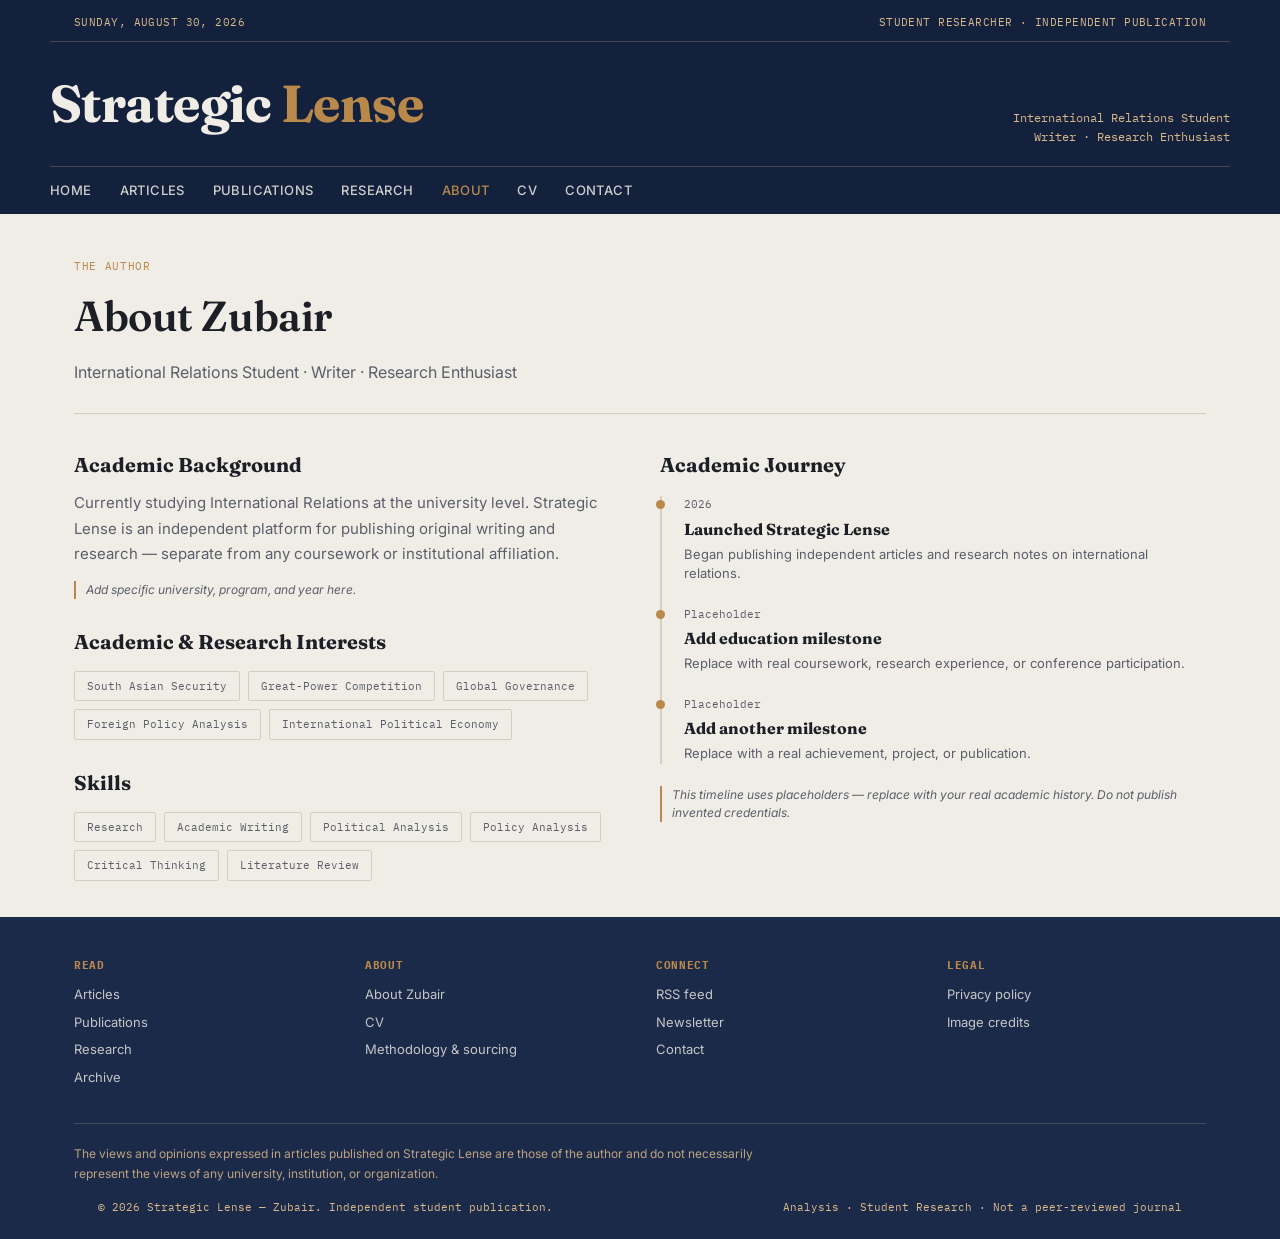
==== about.html @ 9d13165b "Add files via upload" ====
<!DOCTYPE html>
<html lang="en"><head><title>About — Strategic Lense</title><meta charset="UTF-8">
<meta name="viewport" content="width=device-width, initial-scale=1.0">
<link rel="preconnect" href="https://fonts.googleapis.com">
<link href="https://fonts.googleapis.com/css2?family=Fraunces:opsz,wght@9..144,400;9..144,500;9..144,600;9..144,700&family=Inter:wght@400;500;600;700&family=IBM+Plex+Mono:wght@400;500&display=swap" rel="stylesheet">
<link rel="stylesheet" href="style.css">
</head>
<body>
<header class="masthead">
  <div class="wrap masthead-top">
    <span id="dateline">SUNDAY, AUGUST 30, 2026</span>
    <span>STUDENT RESEARCHER · INDEPENDENT PUBLICATION</span>
  </div>
  <div class="wrap masthead-main">
    <div class="brand"><a href="index.html" style="color:inherit">Strategic <span>Lense</span></a></div>
    <div class="tagline">International Relations Student<br>Writer · Research Enthusiast</div>
  </div>
  <nav class="wrap primary">
    <a href="index.html">Home</a>
    <a href="articles.html">Articles</a>
    <a href="publications.html">Publications</a>
    <a href="research.html">Research</a>
    <a href="about.html" style="color:var(--gold);opacity:1">About</a>
    <a href="cv.html">CV</a>
    <a href="contact.html">Contact</a>
  </nav>
</header>
<main class="wrap">
  <div class="page-head">
    <div class="eyebrow">The Author</div>
    <h1>About Zubair</h1>
    <p class="lead">International Relations Student · Writer · Research Enthusiast</p>
  </div>

  <div class="about-grid">
    <div>
      <h3 style="font-family:'Fraunces',serif;font-size:20px;margin-bottom:10px;">Academic Background</h3>
      <p style="color:var(--text-soft);font-size:15px;line-height:1.7;">Currently studying International Relations at the university level. Strategic Lense is an independent platform for publishing original writing and research — separate from any coursework or institutional affiliation.</p>
      <p class="placeholder-note">Add specific university, program, and year here.</p>

      <h3 style="font-family:'Fraunces',serif;font-size:20px;margin:28px 0 10px;">Academic &amp; Research Interests</h3>
      <div class="skills-list">
        <span class="skill-pill">South Asian Security</span>
        <span class="skill-pill">Great-Power Competition</span>
        <span class="skill-pill">Global Governance</span>
        <span class="skill-pill">Foreign Policy Analysis</span>
        <span class="skill-pill">International Political Economy</span>
      </div>

      <h3 style="font-family:'Fraunces',serif;font-size:20px;margin:28px 0 10px;">Skills</h3>
      <div class="skills-list">
        <span class="skill-pill">Research</span>
        <span class="skill-pill">Academic Writing</span>
        <span class="skill-pill">Political Analysis</span>
        <span class="skill-pill">Policy Analysis</span>
        <span class="skill-pill">Critical Thinking</span>
        <span class="skill-pill">Literature Review</span>
      </div>
    </div>

    <div>
      <h3 style="font-family:'Fraunces',serif;font-size:20px;margin-bottom:10px;">Academic Journey</h3>
      <div class="timeline">
        <div class="timeline-item">
          <div class="t-date">2026</div>
          <h4>Launched Strategic Lense</h4>
          <p style="font-size:13px;color:var(--text-soft);">Began publishing independent articles and research notes on international relations.</p>
        </div>
        <div class="timeline-item">
          <div class="t-date">Placeholder</div>
          <h4>Add education milestone</h4>
          <p style="font-size:13px;color:var(--text-soft);">Replace with real coursework, research experience, or conference participation.</p>
        </div>
        <div class="timeline-item">
          <div class="t-date">Placeholder</div>
          <h4>Add another milestone</h4>
          <p style="font-size:13px;color:var(--text-soft);">Replace with a real achievement, project, or publication.</p>
        </div>
      </div>
      <p class="placeholder-note">This timeline uses placeholders — replace with your real academic history. Do not publish invented credentials.</p>
    </div>
  </div>
</main>
<footer>
  <div class="wrap">
    <div class="footer-grid">
      <div>
        <h5>Read</h5>
        <a href="articles.html">Articles</a>
        <a href="publications.html">Publications</a>
        <a href="research.html">Research</a>
        <a href="articles.html">Archive</a>
      </div>
      <div>
        <h5>About</h5>
        <a href="about.html">About Zubair</a>
        <a href="cv.html">CV</a>
        <a href="about.html">Methodology &amp; sourcing</a>
      </div>
      <div>
        <h5>Connect</h5>
        <a href="#">RSS feed</a>
        <a href="contact.html">Newsletter</a>
        <a href="contact.html">Contact</a>
      </div>
      <div>
        <h5>Legal</h5>
        <a href="#">Privacy policy</a>
        <a href="#">Image credits</a>
      </div>
    </div>
    <p style="font-size:12px;color:var(--gold-soft);opacity:.85;max-width:720px;margin-bottom:16px;line-height:1.6;">
      The views and opinions expressed in articles published on Strategic Lense are those of the author and do not necessarily represent the views of any university, institution, or organization.
    </p>
    <div class="wrap footer-bottom">
      <span>© 2026 Strategic Lense — Zubair. Independent student publication.</span>
      <span>Analysis · Student Research · Not a peer-reviewed journal</span>
    </div>
  </div>
</footer>
</body></html>
---- style.css ----
:root{
    --ink:#14213D;
    --ink-2:#1C2A4A;
    --paper:#EFEDE6;
    --paper-2:#E4E0D4;
    --text:#1C1F26;
    --text-soft:#5B5F6B;
    --gold:#B8894B;
    --gold-soft:#D8B98A;
    --red:#9B2C2C;
    --line:#D3CFC2;
  }
  *{margin:0;padding:0;box-sizing:border-box;}
  body{
    background:var(--paper);
    color:var(--text);
    font-family:'Inter',sans-serif;
    line-height:1.5;
  }
  a{color:inherit;text-decoration:none;}
  .wrap{max-width:1180px;margin:0 auto;padding:0 24px;}

  /* Masthead */
  header.masthead{
    background:var(--ink);
    color:var(--paper);
    padding:14px 0 0;
  }
  .masthead-top{
    display:flex;justify-content:space-between;align-items:center;
    padding-bottom:10px;
    font-family:'IBM Plex Mono',monospace;
    font-size:11px;
    letter-spacing:.04em;
    color:var(--gold-soft);
    border-bottom:1px solid rgba(216,185,138,.25);
  }
  .masthead-main{
    display:flex;justify-content:space-between;align-items:baseline;
    padding:22px 0 20px;
  }
  .brand{
    font-family:'Fraunces',serif;
    font-weight:700;
    font-size:clamp(32px,5vw,52px);
    letter-spacing:-0.01em;
  }
  .brand span{color:var(--gold);}
  .tagline{
    font-family:'IBM Plex Mono',monospace;
    font-size:12px;
    color:var(--gold-soft);
    text-align:right;
    line-height:1.6;
  }
  nav.primary{
    display:flex;gap:28px;
    padding:14px 0;
    border-top:1px solid rgba(216,185,138,.25);
    font-size:13px;
    font-weight:500;
    letter-spacing:.03em;
    text-transform:uppercase;
    overflow-x:auto;
  }
  nav.primary a{white-space:nowrap;opacity:.85;transition:opacity .15s;}
  nav.primary a:hover{opacity:1;color:var(--gold);}

  /* Dispatch ticker */
  .ticker-band{
    background:var(--ink-2);
    color:var(--paper);
    overflow:hidden;
    white-space:nowrap;
    border-top:1px solid rgba(216,185,138,.2);
    border-bottom:2px solid var(--gold);
  }
  .ticker-inner{
    display:inline-block;
    padding:9px 0;
    font-family:'IBM Plex Mono',monospace;
    font-size:12px;
    animation:scroll 38s linear infinite;
  }
  .ticker-inner span.loc{color:var(--gold);font-weight:600;}
  .ticker-item{margin-right:48px;}
  @keyframes scroll{
    0%{transform:translateX(0);}
    100%{transform:translateX(-50%);}
  }

  /* Hero */
  .hero{
    padding:48px 0 40px;
    border-bottom:1px solid var(--line);
    display:grid;
    grid-template-columns:1.4fr 1fr;
    gap:48px;
  }
  .region-tag{
    display:inline-flex;align-items:center;gap:6px;
    font-family:'IBM Plex Mono',monospace;
    font-size:11px;font-weight:500;
    letter-spacing:.06em;text-transform:uppercase;
    color:var(--red);
    margin-bottom:14px;
  }
  .region-tag::before{content:"";width:6px;height:6px;background:var(--red);border-radius:50%;display:inline-block;}
  .hero h1{
    font-family:'Fraunces',serif;
    font-size:clamp(30px,4vw,46px);
    font-weight:600;
    line-height:1.08;
    letter-spacing:-0.01em;
    margin-bottom:16px;
  }
  .hero .dek{
    font-size:17px;
    color:var(--text-soft);
    line-height:1.6;
    margin-bottom:20px;
  }
  .byline{
    font-family:'IBM Plex Mono',monospace;
    font-size:12px;
    color:var(--text-soft);
    display:flex;gap:14px;align-items:center;
  }
  .byline .dot{width:3px;height:3px;background:var(--text-soft);border-radius:50%;}
  .hero-secondary{display:flex;flex-direction:column;gap:0;}
  .hero-secondary .article-mini{
    padding:18px 0;
    border-bottom:1px solid var(--line);
  }
  .hero-secondary .article-mini:first-child{padding-top:0;}
  .article-mini h3{
    font-family:'Fraunces',serif;
    font-size:18px;font-weight:600;
    line-height:1.3;
    margin:8px 0 6px;
  }

  /* Section header */
  .section-head{
    display:flex;align-items:baseline;justify-content:space-between;
    padding:36px 0 18px;
    border-bottom:2px solid var(--ink);
    margin-bottom:24px;
  }
  .section-head h2{
    font-family:'Fraunces',serif;
    font-size:22px;font-weight:600;
  }
  .section-head .view-all{
    font-family:'IBM Plex Mono',monospace;
    font-size:11px;color:var(--gold);text-transform:uppercase;letter-spacing:.05em;
  }

  /* Grid */
  .grid{
    display:grid;
    grid-template-columns:repeat(3,1fr);
    gap:32px;
    padding-bottom:8px;
  }
  .card h3{
    font-family:'Fraunces',serif;
    font-size:19px;font-weight:600;line-height:1.28;
    margin:10px 0 8px;
  }
  .card p{font-size:14px;color:var(--text-soft);line-height:1.55;margin-bottom:10px;}
  .card .byline{font-size:11px;}

  section.regions{padding-bottom:20px;}

  /* Author strip */
  .author-strip{
    margin-top:50px;
    background:var(--ink);
    color:var(--paper);
    padding:36px 0;
  }
  .author-strip .wrap{display:flex;gap:24px;align-items:center;}
  .avatar{
    width:64px;height:64px;border-radius:50%;
    background:linear-gradient(135deg,var(--gold),var(--gold-soft));
    flex-shrink:0;
  }
  .author-strip h4{font-family:'Fraunces',serif;font-size:20px;margin-bottom:6px;}
  .author-strip p{font-size:13px;color:var(--gold-soft);line-height:1.6;max-width:560px;}

  footer{
    background:var(--ink-2);
    color:var(--paper);
    padding:40px 0 24px;
    margin-top:0;
  }
  .footer-grid{
    display:grid;grid-template-columns:repeat(4,1fr);gap:32px;
    padding-bottom:28px;border-bottom:1px solid rgba(216,185,138,.2);
    margin-bottom:20px;
  }
  .footer-grid h5{
    font-family:'IBM Plex Mono',monospace;
    font-size:11px;text-transform:uppercase;letter-spacing:.06em;
    color:var(--gold);margin-bottom:12px;
  }
  .footer-grid a{display:block;font-size:13px;color:var(--paper);opacity:.8;margin-bottom:8px;}
  .footer-bottom{
    display:flex;justify-content:space-between;
    font-family:'IBM Plex Mono',monospace;font-size:11px;color:var(--gold-soft);
  }

  @media(max-width:820px){
    .hero{grid-template-columns:1fr;}
    .grid{grid-template-columns:1fr;}
    .footer-grid{grid-template-columns:1fr 1fr;}
    .masthead-main{flex-direction:column;align-items:flex-start;gap:8px;}
    .tagline{text-align:left;}
  }

/* ---- Shared page header (non-home pages) ---- */
.page-head{padding:44px 0 28px;border-bottom:1px solid var(--line);}
.page-head .eyebrow{
  font-family:'IBM Plex Mono',monospace;font-size:11px;color:var(--gold);
  text-transform:uppercase;letter-spacing:.06em;margin-bottom:10px;
}
.page-head h1{
  font-family:'Fraunces',serif;font-size:clamp(28px,4vw,42px);font-weight:600;
  letter-spacing:-0.01em;margin-bottom:12px;
}
.page-head p.lead{font-size:16px;color:var(--text-soft);max-width:640px;line-height:1.6;}

/* ---- Filters bar ---- */
.filters{
  display:flex;gap:12px;flex-wrap:wrap;align-items:center;
  padding:22px 0;border-bottom:1px solid var(--line);margin-bottom:28px;
}
.filters input[type="text"]{
  flex:1;min-width:180px;padding:10px 14px;border:1px solid var(--line);
  background:#fff;font-family:'Inter',sans-serif;font-size:14px;border-radius:2px;
}
.filters select{
  padding:10px 12px;border:1px solid var(--line);background:#fff;
  font-family:'Inter',sans-serif;font-size:13px;border-radius:2px;color:var(--text);
}
.filters button{
  padding:10px 16px;background:var(--ink);color:var(--paper);border:none;
  font-family:'IBM Plex Mono',monospace;font-size:12px;text-transform:uppercase;
  letter-spacing:.04em;cursor:pointer;border-radius:2px;
}

/* ---- List rows (articles index) ---- */
.article-row{
  display:grid;grid-template-columns:100px 1fr;gap:20px;
  padding:22px 0;border-bottom:1px solid var(--line);
}
.article-row .date-col{
  font-family:'IBM Plex Mono',monospace;font-size:12px;color:var(--text-soft);padding-top:4px;
}
.article-row h3{font-family:'Fraunces',serif;font-size:20px;font-weight:600;margin:6px 0 8px;line-height:1.3;}
.article-row p{font-size:14px;color:var(--text-soft);margin-bottom:8px;}
.pagination{display:flex;gap:10px;justify-content:center;padding:32px 0;font-family:'IBM Plex Mono',monospace;font-size:13px;}
.pagination a{padding:6px 12px;border:1px solid var(--line);border-radius:2px;}
.pagination a.active{background:var(--ink);color:var(--paper);border-color:var(--ink);}

/* ---- Article body (single article page) ---- */
.article-page{padding:44px 0 60px;}
.article-meta-top{max-width:760px;margin:0 auto 32px;}
.article-meta-top .region-tag{margin-bottom:14px;}
.article-meta-top h1{font-family:'Fraunces',serif;font-size:clamp(30px,4.5vw,46px);font-weight:600;line-height:1.12;margin-bottom:14px;}
.article-meta-top .dek{font-size:18px;color:var(--text-soft);line-height:1.6;margin-bottom:18px;}
.article-body{max-width:680px;margin:0 auto;font-size:17px;line-height:1.75;}
.article-body h2{font-family:'Fraunces',serif;font-size:26px;font-weight:600;margin:36px 0 14px;}
.article-body h3{font-family:'Fraunces',serif;font-size:20px;font-weight:600;margin:28px 0 12px;}
.article-body p{margin-bottom:20px;color:var(--text);}
.article-body blockquote{
  border-left:3px solid var(--gold);padding:4px 0 4px 20px;margin:28px 0;
  font-family:'Fraunces',serif;font-style:italic;font-size:19px;color:var(--ink);
}
.article-body ul,.article-body ol{margin:0 0 20px 22px;}
.article-body li{margin-bottom:8px;}
.article-body .caption{font-size:13px;color:var(--text-soft);font-family:'IBM Plex Mono',monospace;margin-top:-10px;margin-bottom:20px;}
.sources-box{max-width:680px;margin:44px auto 0;padding:24px;background:var(--paper-2);border-radius:2px;}
.sources-box h4{font-family:'IBM Plex Mono',monospace;font-size:12px;text-transform:uppercase;letter-spacing:.05em;color:var(--text-soft);margin-bottom:12px;}
.sources-box ol{margin-left:18px;font-size:13px;color:var(--text-soft);line-height:1.8;}
.share-row{max-width:680px;margin:28px auto 0;display:flex;gap:10px;align-items:center;font-family:'IBM Plex Mono',monospace;font-size:12px;}
.share-row a{padding:7px 12px;border:1px solid var(--line);border-radius:2px;color:var(--text-soft);}
.citation-box{
  max-width:680px;margin:24px auto 0;padding:16px 20px;border:1px dashed var(--gold);
  font-family:'IBM Plex Mono',monospace;font-size:12px;color:var(--text-soft);display:flex;justify-content:space-between;gap:12px;align-items:center;
}
.citation-box button{background:none;border:1px solid var(--gold);color:var(--gold);padding:6px 10px;border-radius:2px;font-family:inherit;cursor:pointer;font-size:11px;}

/* ---- Publications ---- */
.pub-card{
  border:1px solid var(--line);padding:24px;background:#fff;
  display:flex;flex-direction:column;gap:10px;
}
.pub-type{font-family:'IBM Plex Mono',monospace;font-size:11px;color:var(--red);text-transform:uppercase;letter-spacing:.05em;}
.pub-card h3{font-family:'Fraunces',serif;font-size:19px;font-weight:600;}
.pub-card .abstract{font-size:13px;color:var(--text-soft);line-height:1.6;}
.pub-actions{display:flex;gap:10px;margin-top:6px;}
.pub-actions a{
  font-family:'IBM Plex Mono',monospace;font-size:11px;text-transform:uppercase;
  padding:8px 12px;border:1px solid var(--ink);color:var(--ink);border-radius:2px;
}
.pub-actions a.primary{background:var(--ink);color:var(--paper);}

/* ---- Research ---- */
.research-card{border:1px solid var(--line);padding:24px;background:#fff;}
.status-badge{
  display:inline-block;font-family:'IBM Plex Mono',monospace;font-size:10px;
  text-transform:uppercase;letter-spacing:.05em;padding:4px 8px;border-radius:2px;margin-bottom:10px;
}
.status-ongoing{background:#E7D9C2;color:#7A5A20;}
.status-completed{background:#D6E3D6;color:#2F5B2F;}
.status-planned{background:#E4E0D4;color:var(--text-soft);}
.research-card h3{font-family:'Fraunces',serif;font-size:19px;font-weight:600;margin-bottom:8px;}
.research-card p{font-size:14px;color:var(--text-soft);line-height:1.6;margin-bottom:6px;}
.research-card .field-label{font-family:'IBM Plex Mono',monospace;font-size:11px;color:var(--gold);text-transform:uppercase;margin-top:10px;}

/* ---- About / Timeline / Skills ---- */
.about-grid{display:grid;grid-template-columns:1fr 1fr;gap:40px;padding:36px 0;}
.timeline{border-left:2px solid var(--line);padding-left:22px;margin-top:16px;}
.timeline-item{margin-bottom:22px;position:relative;}
.timeline-item::before{content:"";position:absolute;left:-28px;top:4px;width:9px;height:9px;border-radius:50%;background:var(--gold);}
.timeline-item .t-date{font-family:'IBM Plex Mono',monospace;font-size:11px;color:var(--text-soft);}
.timeline-item h4{font-family:'Fraunces',serif;font-size:16px;margin:4px 0;}
.skills-list{display:flex;flex-wrap:wrap;gap:8px;margin-top:14px;}
.skill-pill{
  font-family:'IBM Plex Mono',monospace;font-size:11px;padding:6px 12px;
  border:1px solid var(--line);border-radius:2px;color:var(--text-soft);
}
.placeholder-note{
  font-size:12px;color:var(--text-soft);font-style:italic;
  border-left:2px solid var(--gold);padding-left:10px;margin-top:14px;
}

/* ---- CV ---- */
.cv-section{padding:26px 0;border-bottom:1px solid var(--line);}
.cv-section h3{font-family:'Fraunces',serif;font-size:18px;margin-bottom:14px;}
.cv-entry{margin-bottom:14px;}
.cv-entry .cv-title{font-weight:600;font-size:14px;}
.cv-entry .cv-meta{font-family:'IBM Plex Mono',monospace;font-size:11px;color:var(--text-soft);}
.download-btn{
  display:inline-block;margin-top:20px;padding:12px 22px;background:var(--gold);
  color:var(--ink);font-family:'IBM Plex Mono',monospace;font-size:12px;
  text-transform:uppercase;letter-spacing:.05em;border-radius:2px;font-weight:600;
}

/* ---- Contact ---- */
.contact-grid{display:grid;grid-template-columns:1fr 1fr;gap:48px;padding:36px 0;}
.contact-form label{display:block;font-family:'IBM Plex Mono',monospace;font-size:11px;text-transform:uppercase;color:var(--text-soft);margin:14px 0 6px;}
.contact-form input,.contact-form textarea{
  width:100%;padding:11px 14px;border:1px solid var(--line);background:#fff;
  font-family:'Inter',sans-serif;font-size:14px;border-radius:2px;
}
.contact-form textarea{min-height:120px;resize:vertical;}
.contact-form button{
  margin-top:20px;padding:12px 24px;background:var(--ink);color:var(--paper);
  border:none;font-family:'IBM Plex Mono',monospace;font-size:12px;
  text-transform:uppercase;letter-spacing:.05em;cursor:pointer;border-radius:2px;
}
.contact-links a{
  display:flex;justify-content:space-between;padding:12px 0;border-bottom:1px solid var(--line);
  font-size:14px;
}
.newsletter-box{background:var(--ink);color:var(--paper);padding:28px;margin-top:24px;}
.newsletter-box h4{font-family:'Fraunces',serif;font-size:18px;margin-bottom:8px;}
.newsletter-box p{font-size:13px;color:var(--gold-soft);margin-bottom:14px;}
.newsletter-box form{display:flex;gap:8px;flex-wrap:wrap;}
.newsletter-box input{flex:1;padding:10px 12px;border:none;border-radius:2px;min-width:160px;}
.newsletter-box button{padding:10px 16px;background:var(--gold);border:none;border-radius:2px;font-weight:600;cursor:pointer;}

@media(max-width:820px){
  .about-grid,.contact-grid{grid-template-columns:1fr;}
  .article-row{grid-template-columns:1fr;}
}
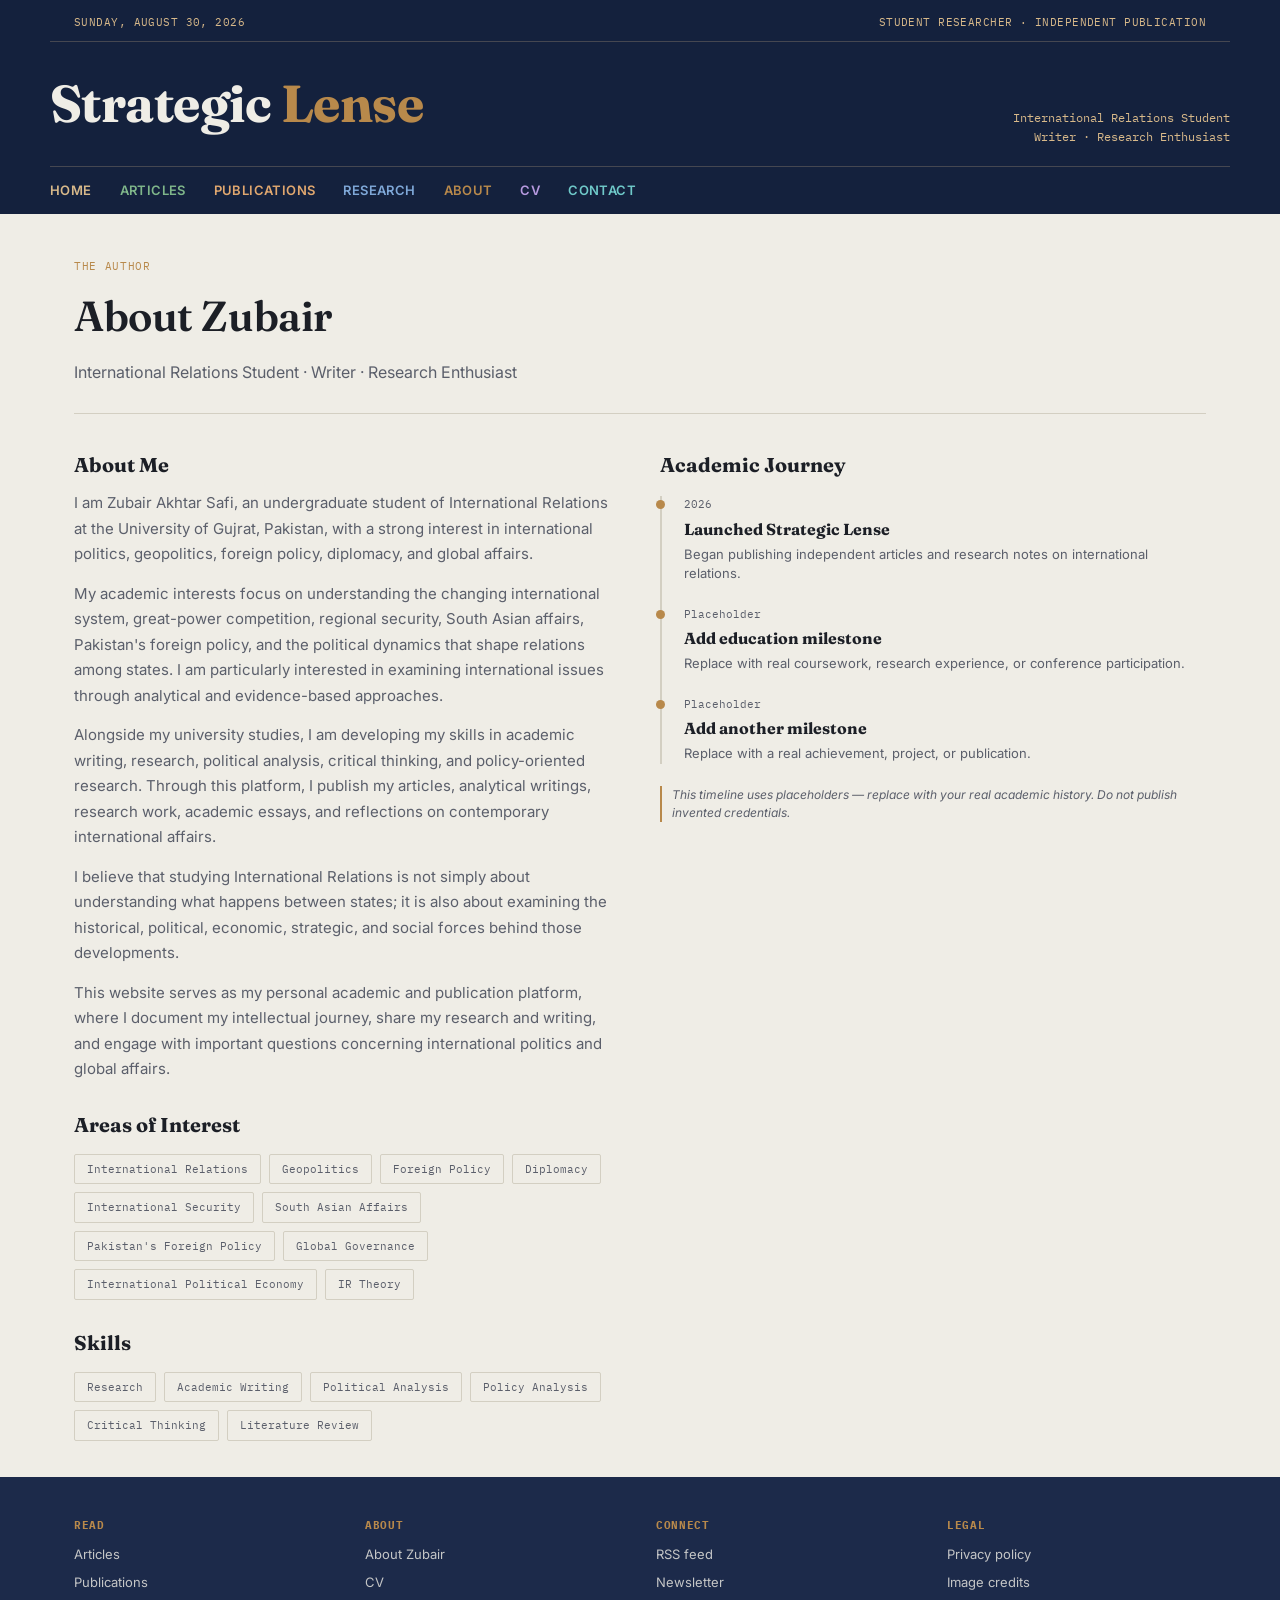
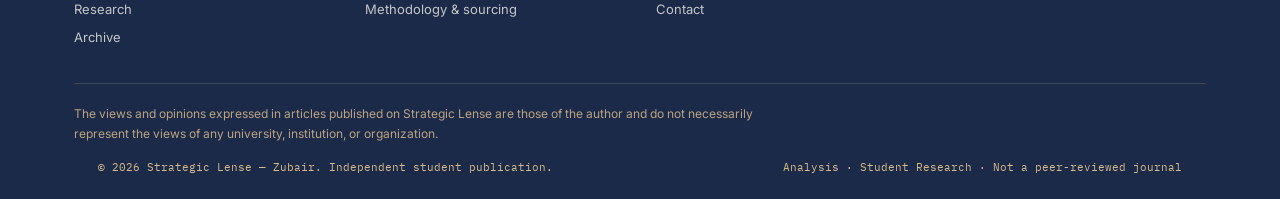
==== commit ac3d15bf: "Update about.html" ====
--- a/about.html
+++ b/about.html
@@ -34,17 +34,25 @@
 
   <div class="about-grid">
     <div>
-      <h3 style="font-family:'Fraunces',serif;font-size:20px;margin-bottom:10px;">Academic Background</h3>
-      <p style="color:var(--text-soft);font-size:15px;line-height:1.7;">Currently studying International Relations at the university level. Strategic Lense is an independent platform for publishing original writing and research — separate from any coursework or institutional affiliation.</p>
-      <p class="placeholder-note">Add specific university, program, and year here.</p>
+      <h3 style="font-family:'Fraunces',serif;font-size:20px;margin-bottom:10px;">About Me</h3>
+      <p style="color:var(--text-soft);font-size:15px;line-height:1.7;">I am Zubair Akhtar Safi, an undergraduate student of International Relations at the University of Gujrat, Pakistan, with a strong interest in international politics, geopolitics, foreign policy, diplomacy, and global affairs.</p>
+      <p style="color:var(--text-soft);font-size:15px;line-height:1.7;margin-top:14px;">My academic interests focus on understanding the changing international system, great-power competition, regional security, South Asian affairs, Pakistan's foreign policy, and the political dynamics that shape relations among states. I am particularly interested in examining international issues through analytical and evidence-based approaches.</p>
+      <p style="color:var(--text-soft);font-size:15px;line-height:1.7;margin-top:14px;">Alongside my university studies, I am developing my skills in academic writing, research, political analysis, critical thinking, and policy-oriented research. Through this platform, I publish my articles, analytical writings, research work, academic essays, and reflections on contemporary international affairs.</p>
+      <p style="color:var(--text-soft);font-size:15px;line-height:1.7;margin-top:14px;">I believe that studying International Relations is not simply about understanding what happens between states; it is also about examining the historical, political, economic, strategic, and social forces behind those developments.</p>
+      <p style="color:var(--text-soft);font-size:15px;line-height:1.7;margin-top:14px;">This website serves as my personal academic and publication platform, where I document my intellectual journey, share my research and writing, and engage with important questions concerning international politics and global affairs.</p>
 
-      <h3 style="font-family:'Fraunces',serif;font-size:20px;margin:28px 0 10px;">Academic &amp; Research Interests</h3>
+      <h3 style="font-family:'Fraunces',serif;font-size:20px;margin:28px 0 10px;">Areas of Interest</h3>
       <div class="skills-list">
-        <span class="skill-pill">South Asian Security</span>
-        <span class="skill-pill">Great-Power Competition</span>
+        <span class="skill-pill">International Relations</span>
+        <span class="skill-pill">Geopolitics</span>
+        <span class="skill-pill">Foreign Policy</span>
+        <span class="skill-pill">Diplomacy</span>
+        <span class="skill-pill">International Security</span>
+        <span class="skill-pill">South Asian Affairs</span>
+        <span class="skill-pill">Pakistan's Foreign Policy</span>
         <span class="skill-pill">Global Governance</span>
-        <span class="skill-pill">Foreign Policy Analysis</span>
         <span class="skill-pill">International Political Economy</span>
+        <span class="skill-pill">IR Theory</span>
       </div>
 
       <h3 style="font-family:'Fraunces',serif;font-size:20px;margin:28px 0 10px;">Skills</h3>
@@ -118,4 +126,4 @@
     </div>
   </div>
 </footer>
-</body></html>+</body></html>
--- a/style.css
+++ b/style.css
@@ -1,5 +1,4 @@
-
-  :root{
+:root{
     --ink:#14213D;
     --ink-2:#1C2A4A;
     --paper:#EFEDE6;
@@ -378,3 +377,35 @@
   .about-grid,.contact-grid{grid-template-columns:1fr;}
   .article-row{grid-template-columns:1fr;}
 }
+
+
+/* ---- Homepage masthead background: your photo (flags) ---- */
+header.masthead{
+  position:relative;
+  background-image:
+    linear-gradient(180deg, rgba(20,33,61,0.88) 0%, rgba(20,33,61,0.93) 100%),
+    url("file_00000000e7c08211bb3f408441c72257.jpg");
+  background-size:cover;
+  background-position:center 40%;
+  background-repeat:no-repeat;
+}
+.hero{
+  position:relative;
+  background-image:
+    linear-gradient(180deg, rgba(239,237,230,0.97) 0%, rgba(239,237,230,0.99) 60%, var(--paper) 100%),
+    url("data:image/svg+xml,%3Csvg%20xmlns%3D%22http%3A//www.w3.org/2000/svg%22%20viewBox%3D%220%200%201400%20700%22%3E%3Cline%20x1%3D%22453.4%22%20y1%3D%22105.6%22%20x2%3D%22389.8%22%20y2%3D%22290.7%22%20stroke%3D%22%23B8894B%22%20stroke-width%3D%221%22%20stroke-opacity%3D%220.35%22/%3E%3Cline%20x1%3D%22453.4%22%20y1%3D%22105.6%22%20x2%3D%22634.5%22%20y2%3D%22209.8%22%20stroke%3D%22%23B8894B%22%20stroke-width%3D%221%22%20stroke-opacity%3D%220.35%22/%3E%3Cline%20x1%3D%22911.3%22%20y1%3D%2250.7%22%20x2%3D%22766.8%22%20y2%3D%2244.0%22%20stroke%3D%22%23B8894B%22%20stroke-width%3D%221%22%20stroke-opacity%3D%220.35%22/%3E%3Cline%20x1%3D%22911.3%22%20y1%3D%2250.7%22%20x2%3D%22824.8%22%20y2%3D%22183.9%22%20stroke%3D%22%23B8894B%22%20stroke-width%3D%221%22%20stroke-opacity%3D%220.35%22/%3E%3Cline%20x1%3D%22750.2%22%20y1%3D%22256.0%22%20x2%3D%22807.9%22%20y2%3D%22277.7%22%20stroke%3D%22%23B8894B%22%20stroke-width%3D%221%22%20stroke-opacity%3D%220.35%22/%3E%3Cline%20x1%3D%22750.2%22%20y1%3D%22256.0%22%20x2%3D%22811.9%22%20y2%3D%22319.3%22%20stroke%3D%22%23B8894B%22%20stroke-width%3D%221%22%20stroke-opacity%3D%220.35%22/%3E%3Cline%20x1%3D%2281.2%22%20y1%3D%22355.2%22%20x2%3D%22112.8%22%20y2%3D%22314.4%22%20stroke%3D%22%23B8894B%22%20stroke-width%3D%221%22%20stroke-opacity%3D%220.35%22/%3E%3Cline%20x1%3D%2281.2%22%20y1%3D%22355.2%22%20x2%3D%2231.6%22%20y2%3D%22323.2%22%20stroke%3D%22%23B8894B%22%20stroke-width%3D%221%22%20stroke-opacity%3D%220.35%22/%3E%3Cline%20x1%3D%2252.5%22%20y1%3D%22303.6%22%20x2%3D%2231.6%22%20y2%3D%22323.2%22%20stroke%3D%22%23B8894B%22%20stroke-width%3D%221%22%20stroke-opacity%3D%220.35%22/%3E%3Cline%20x1%3D%2252.5%22%20y1%3D%22303.6%22%20x2%3D%225.7%22%20y2%3D%22293.3%22%20stroke%3D%22%23B8894B%22%20stroke-width%3D%221%22%20stroke-opacity%3D%220.35%22/%3E%3Cline%20x1%3D%2297.8%22%20y1%3D%2263.5%22%20x2%3D%2283.4%22%20y2%3D%22144.2%22%20stroke%3D%22%23B8894B%22%20stroke-width%3D%221%22%20stroke-opacity%3D%220.35%22/%3E%3Cline%20x1%3D%2297.8%22%20y1%3D%2263.5%22%20x2%3D%22202.0%22%20y2%3D%2282.5%22%20stroke%3D%22%23B8894B%22%20stroke-width%3D%221%22%20stroke-opacity%3D%220.35%22/%3E%3Cline%20x1%3D%22594.3%22%20y1%3D%22578.8%22%20x2%3D%22585.4%22%20y2%3D%22530.0%22%20stroke%3D%22%23B8894B%22%20stroke-width%3D%221%22%20stroke-opacity%3D%220.35%22/%3E%3Cline%20x1%3D%22594.3%22%20y1%3D%22578.8%22%20x2%3D%22547.3%22%20y2%3D%22610.0%22%20stroke%3D%22%23B8894B%22%20stroke-width%3D%221%22%20stroke-opacity%3D%220.35%22/%3E%3Cline%20x1%3D%22173.3%22%20y1%3D%22156.3%22%20x2%3D%22181.1%22%20y2%3D%22173.3%22%20stroke%3D%22%23B8894B%22%20stroke-width%3D%221%22%20stroke-opacity%3D%220.35%22/%3E%3Cline%20x1%3D%22173.3%22%20y1%3D%22156.3%22%20x2%3D%22246.7%22%20y2%3D%22162.4%22%20stroke%3D%22%23B8894B%22%20stroke-width%3D%221%22%20stroke-opacity%3D%220.35%22/%3E%3Cline%20x1%3D%22878.4%22%20y1%3D%22663.4%22%20x2%3D%22906.0%22%20y2%3D%22695.2%22%20stroke%3D%22%23B8894B%22%20stroke-width%3D%221%22%20stroke-opacity%3D%220.35%22/%3E%3Cline%20x1%3D%22878.4%22%20y1%3D%22663.4%22%20x2%3D%22769.2%22%20y2%3D%22618.4%22%20stroke%3D%22%23B8894B%22%20stroke-width%3D%221%22%20stroke-opacity%3D%220.35%22/%3E%3Cline%20x1%3D%22807.9%22%20y1%3D%22277.7%22%20x2%3D%22811.9%22%20y2%3D%22319.3%22%20stroke%3D%22%23B8894B%22%20stroke-width%3D%221%22%20stroke-opacity%3D%220.35%22/%3E%3Cline%20x1%3D%22807.9%22%20y1%3D%22277.7%22%20x2%3D%22750.2%22%20y2%3D%22256.0%22%20stroke%3D%22%23B8894B%22%20stroke-width%3D%221%22%20stroke-opacity%3D%220.35%22/%3E%3Cline%20x1%3D%221366.8%22%20y1%3D%2232.6%22%20x2%3D%221372.2%22%20y2%3D%2282.6%22%20stroke%3D%22%23B8894B%22%20stroke-width%3D%221%22%20stroke-opacity%3D%220.35%22/%3E%3Cline%20x1%3D%221366.8%22%20y1%3D%2232.6%22%20x2%3D%221340.8%22%20y2%3D%22105.6%22%20stroke%3D%22%23B8894B%22%20stroke-width%3D%221%22%20stroke-opacity%3D%220.35%22/%3E%3Cline%20x1%3D%221201.9%22%20y1%3D%22202.7%22%20x2%3D%221225.7%22%20y2%3D%22219.6%22%20stroke%3D%22%23B8894B%22%20stroke-width%3D%221%22%20stroke-opacity%3D%220.35%22/%3E%3Cline%20x1%3D%221201.9%22%20y1%3D%22202.7%22%20x2%3D%221150.7%22%20y2%3D%22199.2%22%20stroke%3D%22%23B8894B%22%20stroke-width%3D%221%22%20stroke-opacity%3D%220.35%22/%3E%3Cline%20x1%3D%22202.0%22%20y1%3D%2282.5%22%20x2%3D%22235.3%22%20y2%3D%2282.0%22%20stroke%3D%22%23B8894B%22%20stroke-width%3D%221%22%20stroke-opacity%3D%220.35%22/%3E%3Cline%20x1%3D%22202.0%22%20y1%3D%2282.5%22%20x2%3D%22173.3%22%20y2%3D%22156.3%22%20stroke%3D%22%23B8894B%22%20stroke-width%3D%221%22%20stroke-opacity%3D%220.35%22/%3E%3Cline%20x1%3D%22431.9%22%20y1%3D%22571.3%22%20x2%3D%22502.3%22%20y2%3D%22618.9%22%20stroke%3D%22%23B8894B%22%20stroke-width%3D%221%22%20stroke-opacity%3D%220.35%22/%3E%3Cline%20x1%3D%22431.9%22%20y1%3D%22571.3%22%20x2%3D%22547.3%22%20y2%3D%22610.0%22%20stroke%3D%22%23B8894B%22%20stroke-width%3D%221%22%20stroke-opacity%3D%220.35%22/%3E%3Cline%20x1%3D%22253.0%22%20y1%3D%22407.1%22%20x2%3D%22212.8%22%20y2%3D%22342.3%22%20stroke%3D%22%23B8894B%22%20stroke-width%3D%221%22%20stroke-opacity%3D%220.35%22/%3E%3Cline%20x1%3D%22253.0%22%20y1%3D%22407.1%22%20x2%3D%22341.7%22%20y2%3D%22402.1%22%20stroke%3D%22%23B8894B%22%20stroke-width%3D%221%22%20stroke-opacity%3D%220.35%22/%3E%3Cline%20x1%3D%22894.5%22%20y1%3D%22260.7%22%20x2%3D%22952.6%22%20y2%3D%22299.3%22%20stroke%3D%22%23B8894B%22%20stroke-width%3D%221%22%20stroke-opacity%3D%220.35%22/%3E%3Cline%20x1%3D%22894.5%22%20y1%3D%22260.7%22%20x2%3D%22807.9%22%20y2%3D%22277.7%22%20stroke%3D%22%23B8894B%22%20stroke-width%3D%221%22%20stroke-opacity%3D%220.35%22/%3E%3Cline%20x1%3D%22766.8%22%20y1%3D%2244.0%22%20x2%3D%22911.3%22%20y2%3D%2250.7%22%20stroke%3D%22%23B8894B%22%20stroke-width%3D%221%22%20stroke-opacity%3D%220.35%22/%3E%3Cline%20x1%3D%22766.8%22%20y1%3D%2244.0%22%20x2%3D%22824.8%22%20y2%3D%22183.9%22%20stroke%3D%22%23B8894B%22%20stroke-width%3D%221%22%20stroke-opacity%3D%220.35%22/%3E%3Cline%20x1%3D%2283.4%22%20y1%3D%22144.2%22%20x2%3D%2297.8%22%20y2%3D%2263.5%22%20stroke%3D%22%23B8894B%22%20stroke-width%3D%221%22%20stroke-opacity%3D%220.35%22/%3E%3Cline%20x1%3D%2283.4%22%20y1%3D%22144.2%22%20x2%3D%22173.3%22%20y2%3D%22156.3%22%20stroke%3D%22%23B8894B%22%20stroke-width%3D%221%22%20stroke-opacity%3D%220.35%22/%3E%3Cline%20x1%3D%22952.6%22%20y1%3D%22299.3%22%20x2%3D%22894.5%22%20y2%3D%22260.7%22%20stroke%3D%22%23B8894B%22%20stroke-width%3D%221%22%20stroke-opacity%3D%220.35%22/%3E%3Cline%20x1%3D%22952.6%22%20y1%3D%22299.3%22%20x2%3D%22973.4%22%20y2%3D%22416.1%22%20stroke%3D%22%23B8894B%22%20stroke-width%3D%221%22%20stroke-opacity%3D%220.35%22/%3E%3Cline%20x1%3D%22439.8%22%20y1%3D%22409.9%22%20x2%3D%22517.0%22%20y2%3D%22396.4%22%20stroke%3D%22%23B8894B%22%20stroke-width%3D%221%22%20stroke-opacity%3D%220.35%22/%3E%3Cline%20x1%3D%22439.8%22%20y1%3D%22409.9%22%20x2%3D%22341.7%22%20y2%3D%22402.1%22%20stroke%3D%22%23B8894B%22%20stroke-width%3D%221%22%20stroke-opacity%3D%220.35%22/%3E%3Cline%20x1%3D%22634.5%22%20y1%3D%22209.8%22%20x2%3D%22750.2%22%20y2%3D%22256.0%22%20stroke%3D%22%23B8894B%22%20stroke-width%3D%221%22%20stroke-opacity%3D%220.35%22/%3E%3Cline%20x1%3D%22634.5%22%20y1%3D%22209.8%22%20x2%3D%22807.9%22%20y2%3D%22277.7%22%20stroke%3D%22%23B8894B%22%20stroke-width%3D%221%22%20stroke-opacity%3D%220.35%22/%3E%3Cline%20x1%3D%221112.1%22%20y1%3D%22489.3%22%20x2%3D%221070.4%22%20y2%3D%22401.1%22%20stroke%3D%22%23B8894B%22%20stroke-width%3D%221%22%20stroke-opacity%3D%220.35%22/%3E%3Cline%20x1%3D%221112.1%22%20y1%3D%22489.3%22%20x2%3D%221147.0%22%20y2%3D%22604.8%22%20stroke%3D%22%23B8894B%22%20stroke-width%3D%221%22%20stroke-opacity%3D%220.35%22/%3E%3Cline%20x1%3D%22341.7%22%20y1%3D%22402.1%22%20x2%3D%22326.7%22%20y2%3D%22339.5%22%20stroke%3D%22%23B8894B%22%20stroke-width%3D%221%22%20stroke-opacity%3D%220.35%22/%3E%3Cline%20x1%3D%22341.7%22%20y1%3D%22402.1%22%20x2%3D%22253.0%22%20y2%3D%22407.1%22%20stroke%3D%22%23B8894B%22%20stroke-width%3D%221%22%20stroke-opacity%3D%220.35%22/%3E%3Cline%20x1%3D%22735.3%22%20y1%3D%22612.6%22%20x2%3D%22769.2%22%20y2%3D%22618.4%22%20stroke%3D%22%23B8894B%22%20stroke-width%3D%221%22%20stroke-opacity%3D%220.35%22/%3E%3Cline%20x1%3D%22735.3%22%20y1%3D%22612.6%22%20x2%3D%22594.3%22%20y2%3D%22578.8%22%20stroke%3D%22%23B8894B%22%20stroke-width%3D%221%22%20stroke-opacity%3D%220.35%22/%3E%3Cline%20x1%3D%221021.2%22%20y1%3D%22201.6%22%20x2%3D%22952.6%22%20y2%3D%22299.3%22%20stroke%3D%22%23B8894B%22%20stroke-width%3D%221%22%20stroke-opacity%3D%220.35%22/%3E%3Cline%20x1%3D%221021.2%22%20y1%3D%22201.6%22%20x2%3D%221150.7%22%20y2%3D%22199.2%22%20stroke%3D%22%23B8894B%22%20stroke-width%3D%221%22%20stroke-opacity%3D%220.35%22/%3E%3Cline%20x1%3D%221372.2%22%20y1%3D%2282.6%22%20x2%3D%221340.8%22%20y2%3D%22105.6%22%20stroke%3D%22%23B8894B%22%20stroke-width%3D%221%22%20stroke-opacity%3D%220.35%22/%3E%3Cline%20x1%3D%221372.2%22%20y1%3D%2282.6%22%20x2%3D%221366.8%22%20y2%3D%2232.6%22%20stroke%3D%22%23B8894B%22%20stroke-width%3D%221%22%20stroke-opacity%3D%220.35%22/%3E%3Cline%20x1%3D%22585.4%22%20y1%3D%22530.0%22%20x2%3D%22594.3%22%20y2%3D%22578.8%22%20stroke%3D%22%23B8894B%22%20stroke-width%3D%221%22%20stroke-opacity%3D%220.35%22/%3E%3Cline%20x1%3D%22585.4%22%20y1%3D%22530.0%22%20x2%3D%22540.1%22%20y2%3D%22468.1%22%20stroke%3D%22%23B8894B%22%20stroke-width%3D%221%22%20stroke-opacity%3D%220.35%22/%3E%3Cline%20x1%3D%22212.8%22%20y1%3D%22342.3%22%20x2%3D%22253.0%22%20y2%3D%22407.1%22%20stroke%3D%22%23B8894B%22%20stroke-width%3D%221%22%20stroke-opacity%3D%220.35%22/%3E%3Cline%20x1%3D%22212.8%22%20y1%3D%22342.3%22%20x2%3D%22112.8%22%20y2%3D%22314.4%22%20stroke%3D%22%23B8894B%22%20stroke-width%3D%221%22%20stroke-opacity%3D%220.35%22/%3E%3Cline%20x1%3D%2254.9%22%20y1%3D%22467.8%22%20x2%3D%2284.9%22%20y2%3D%22491.0%22%20stroke%3D%22%23B8894B%22%20stroke-width%3D%221%22%20stroke-opacity%3D%220.35%22/%3E%3Cline%20x1%3D%2254.9%22%20y1%3D%22467.8%22%20x2%3D%2282.5%22%20y2%3D%22537.8%22%20stroke%3D%22%23B8894B%22%20stroke-width%3D%221%22%20stroke-opacity%3D%220.35%22/%3E%3Cline%20x1%3D%221070.4%22%20y1%3D%22401.1%22%20x2%3D%221112.1%22%20y2%3D%22489.3%22%20stroke%3D%22%23B8894B%22%20stroke-width%3D%221%22%20stroke-opacity%3D%220.35%22/%3E%3Cline%20x1%3D%221070.4%22%20y1%3D%22401.1%22%20x2%3D%22973.4%22%20y2%3D%22416.1%22%20stroke%3D%22%23B8894B%22%20stroke-width%3D%221%22%20stroke-opacity%3D%220.35%22/%3E%3Cline%20x1%3D%221225.7%22%20y1%3D%22219.6%22%20x2%3D%221201.9%22%20y2%3D%22202.7%22%20stroke%3D%22%23B8894B%22%20stroke-width%3D%221%22%20stroke-opacity%3D%220.35%22/%3E%3Cline%20x1%3D%221225.7%22%20y1%3D%22219.6%22%20x2%3D%221150.7%22%20y2%3D%22199.2%22%20stroke%3D%22%23B8894B%22%20stroke-width%3D%221%22%20stroke-opacity%3D%220.35%22/%3E%3Cline%20x1%3D%22973.4%22%20y1%3D%22416.1%22%20x2%3D%221070.4%22%20y2%3D%22401.1%22%20stroke%3D%22%23B8894B%22%20stroke-width%3D%221%22%20stroke-opacity%3D%220.35%22/%3E%3Cline%20x1%3D%22973.4%22%20y1%3D%22416.1%22%20x2%3D%22952.6%22%20y2%3D%22299.3%22%20stroke%3D%22%23B8894B%22%20stroke-width%3D%221%22%20stroke-opacity%3D%220.35%22/%3E%3Cline%20x1%3D%22811.9%22%20y1%3D%22319.3%22%20x2%3D%22807.9%22%20y2%3D%22277.7%22%20stroke%3D%22%23B8894B%22%20stroke-width%3D%221%22%20stroke-opacity%3D%220.35%22/%3E%3Cline%20x1%3D%22811.9%22%20y1%3D%22319.3%22%20x2%3D%22750.2%22%20y2%3D%22256.0%22%20stroke%3D%22%23B8894B%22%20stroke-width%3D%221%22%20stroke-opacity%3D%220.35%22/%3E%3Cline%20x1%3D%221176.0%22%20y1%3D%22661.3%22%20x2%3D%221147.0%22%20y2%3D%22604.8%22%20stroke%3D%22%23B8894B%22%20stroke-width%3D%221%22%20stroke-opacity%3D%220.35%22/%3E%3Cline%20x1%3D%221176.0%22%20y1%3D%22661.3%22%20x2%3D%221112.1%22%20y2%3D%22489.3%22%20stroke%3D%22%23B8894B%22%20stroke-width%3D%221%22%20stroke-opacity%3D%220.35%22/%3E%3Cline%20x1%3D%22663.7%22%20y1%3D%22464.9%22%20x2%3D%22585.4%22%20y2%3D%22530.0%22%20stroke%3D%22%23B8894B%22%20stroke-width%3D%221%22%20stroke-opacity%3D%220.35%22/%3E%3Cline%20x1%3D%22663.7%22%20y1%3D%22464.9%22%20x2%3D%22540.1%22%20y2%3D%22468.1%22%20stroke%3D%22%23B8894B%22%20stroke-width%3D%221%22%20stroke-opacity%3D%220.35%22/%3E%3Cline%20x1%3D%2284.9%22%20y1%3D%22491.0%22%20x2%3D%2254.9%22%20y2%3D%22467.8%22%20stroke%3D%22%23B8894B%22%20stroke-width%3D%221%22%20stroke-opacity%3D%220.35%22/%3E%3Cline%20x1%3D%2284.9%22%20y1%3D%22491.0%22%20x2%3D%2282.5%22%20y2%3D%22537.8%22%20stroke%3D%22%23B8894B%22%20stroke-width%3D%221%22%20stroke-opacity%3D%220.35%22/%3E%3Cline%20x1%3D%22906.0%22%20y1%3D%22695.2%22%20x2%3D%22878.4%22%20y2%3D%22663.4%22%20stroke%3D%22%23B8894B%22%20stroke-width%3D%221%22%20stroke-opacity%3D%220.35%22/%3E%3Cline%20x1%3D%22906.0%22%20y1%3D%22695.2%22%20x2%3D%22769.2%22%20y2%3D%22618.4%22%20stroke%3D%22%23B8894B%22%20stroke-width%3D%221%22%20stroke-opacity%3D%220.35%22/%3E%3Cline%20x1%3D%221150.7%22%20y1%3D%22199.2%22%20x2%3D%221201.9%22%20y2%3D%22202.7%22%20stroke%3D%22%23B8894B%22%20stroke-width%3D%221%22%20stroke-opacity%3D%220.35%22/%3E%3Cline%20x1%3D%221150.7%22%20y1%3D%22199.2%22%20x2%3D%221225.7%22%20y2%3D%22219.6%22%20stroke%3D%22%23B8894B%22%20stroke-width%3D%221%22%20stroke-opacity%3D%220.35%22/%3E%3Cline%20x1%3D%22540.1%22%20y1%3D%22468.1%22%20x2%3D%22517.0%22%20y2%3D%22396.4%22%20stroke%3D%22%23B8894B%22%20stroke-width%3D%221%22%20stroke-opacity%3D%220.35%22/%3E%3Cline%20x1%3D%22540.1%22%20y1%3D%22468.1%22%20x2%3D%22585.4%22%20y2%3D%22530.0%22%20stroke%3D%22%23B8894B%22%20stroke-width%3D%221%22%20stroke-opacity%3D%220.35%22/%3E%3Cline%20x1%3D%2231.6%22%20y1%3D%22323.2%22%20x2%3D%2252.5%22%20y2%3D%22303.6%22%20stroke%3D%22%23B8894B%22%20stroke-width%3D%221%22%20stroke-opacity%3D%220.35%22/%3E%3Cline%20x1%3D%2231.6%22%20y1%3D%22323.2%22%20x2%3D%225.7%22%20y2%3D%22293.3%22%20stroke%3D%22%23B8894B%22%20stroke-width%3D%221%22%20stroke-opacity%3D%220.35%22/%3E%3Cline%20x1%3D%22235.3%22%20y1%3D%2282.0%22%20x2%3D%22202.0%22%20y2%3D%2282.5%22%20stroke%3D%22%23B8894B%22%20stroke-width%3D%221%22%20stroke-opacity%3D%220.35%22/%3E%3Cline%20x1%3D%22235.3%22%20y1%3D%2282.0%22%20x2%3D%22246.7%22%20y2%3D%22162.4%22%20stroke%3D%22%23B8894B%22%20stroke-width%3D%221%22%20stroke-opacity%3D%220.35%22/%3E%3Cline%20x1%3D%2282.5%22%20y1%3D%22537.8%22%20x2%3D%2284.9%22%20y2%3D%22491.0%22%20stroke%3D%22%23B8894B%22%20stroke-width%3D%221%22%20stroke-opacity%3D%220.35%22/%3E%3Cline%20x1%3D%2282.5%22%20y1%3D%22537.8%22%20x2%3D%2254.9%22%20y2%3D%22467.8%22%20stroke%3D%22%23B8894B%22%20stroke-width%3D%221%22%20stroke-opacity%3D%220.35%22/%3E%3Cline%20x1%3D%22181.1%22%20y1%3D%22173.3%22%20x2%3D%22173.3%22%20y2%3D%22156.3%22%20stroke%3D%22%23B8894B%22%20stroke-width%3D%221%22%20stroke-opacity%3D%220.35%22/%3E%3Cline%20x1%3D%22181.1%22%20y1%3D%22173.3%22%20x2%3D%22246.7%22%20y2%3D%22162.4%22%20stroke%3D%22%23B8894B%22%20stroke-width%3D%221%22%20stroke-opacity%3D%220.35%22/%3E%3Cline%20x1%3D%22547.3%22%20y1%3D%22610.0%22%20x2%3D%22502.3%22%20y2%3D%22618.9%22%20stroke%3D%22%23B8894B%22%20stroke-width%3D%221%22%20stroke-opacity%3D%220.35%22/%3E%3Cline%20x1%3D%22547.3%22%20y1%3D%22610.0%22%20x2%3D%22594.3%22%20y2%3D%22578.8%22%20stroke%3D%22%23B8894B%22%20stroke-width%3D%221%22%20stroke-opacity%3D%220.35%22/%3E%3Cline%20x1%3D%22112.8%22%20y1%3D%22314.4%22%20x2%3D%2281.2%22%20y2%3D%22355.2%22%20stroke%3D%22%23B8894B%22%20stroke-width%3D%221%22%20stroke-opacity%3D%220.35%22/%3E%3Cline%20x1%3D%22112.8%22%20y1%3D%22314.4%22%20x2%3D%2252.5%22%20y2%3D%22303.6%22%20stroke%3D%22%23B8894B%22%20stroke-width%3D%221%22%20stroke-opacity%3D%220.35%22/%3E%3Cline%20x1%3D%22769.2%22%20y1%3D%22618.4%22%20x2%3D%22735.3%22%20y2%3D%22612.6%22%20stroke%3D%22%23B8894B%22%20stroke-width%3D%221%22%20stroke-opacity%3D%220.35%22/%3E%3Cline%20x1%3D%22769.2%22%20y1%3D%22618.4%22%20x2%3D%22878.4%22%20y2%3D%22663.4%22%20stroke%3D%22%23B8894B%22%20stroke-width%3D%221%22%20stroke-opacity%3D%220.35%22/%3E%3Cline%20x1%3D%221147.0%22%20y1%3D%22604.8%22%20x2%3D%221176.0%22%20y2%3D%22661.3%22%20stroke%3D%22%23B8894B%22%20stroke-width%3D%221%22%20stroke-opacity%3D%220.35%22/%3E%3Cline%20x1%3D%221147.0%22%20y1%3D%22604.8%22%20x2%3D%221112.1%22%20y2%3D%22489.3%22%20stroke%3D%22%23B8894B%22%20stroke-width%3D%221%22%20stroke-opacity%3D%220.35%22/%3E%3Cline%20x1%3D%22389.8%22%20y1%3D%22290.7%22%20x2%3D%22326.7%22%20y2%3D%22339.5%22%20stroke%3D%22%23B8894B%22%20stroke-width%3D%221%22%20stroke-opacity%3D%220.35%22/%3E%3Cline%20x1%3D%22389.8%22%20y1%3D%22290.7%22%20x2%3D%22341.7%22%20y2%3D%22402.1%22%20stroke%3D%22%23B8894B%22%20stroke-width%3D%221%22%20stroke-opacity%3D%220.35%22/%3E%3Cline%20x1%3D%22502.3%22%20y1%3D%22618.9%22%20x2%3D%22547.3%22%20y2%3D%22610.0%22%20stroke%3D%22%23B8894B%22%20stroke-width%3D%221%22%20stroke-opacity%3D%220.35%22/%3E%3Cline%20x1%3D%22502.3%22%20y1%3D%22618.9%22%20x2%3D%22431.9%22%20y2%3D%22571.3%22%20stroke%3D%22%23B8894B%22%20stroke-width%3D%221%22%20stroke-opacity%3D%220.35%22/%3E%3Cline%20x1%3D%221340.8%22%20y1%3D%22105.6%22%20x2%3D%221372.2%22%20y2%3D%2282.6%22%20stroke%3D%22%23B8894B%22%20stroke-width%3D%221%22%20stroke-opacity%3D%220.35%22/%3E%3Cline%20x1%3D%221340.8%22%20y1%3D%22105.6%22%20x2%3D%221366.8%22%20y2%3D%2232.6%22%20stroke%3D%22%23B8894B%22%20stroke-width%3D%221%22%20stroke-opacity%3D%220.35%22/%3E%3Cline%20x1%3D%22246.7%22%20y1%3D%22162.4%22%20x2%3D%22181.1%22%20y2%3D%22173.3%22%20stroke%3D%22%23B8894B%22%20stroke-width%3D%221%22%20stroke-opacity%3D%220.35%22/%3E%3Cline%20x1%3D%22246.7%22%20y1%3D%22162.4%22%20x2%3D%22173.3%22%20y2%3D%22156.3%22%20stroke%3D%22%23B8894B%22%20stroke-width%3D%221%22%20stroke-opacity%3D%220.35%22/%3E%3Cline%20x1%3D%22326.7%22%20y1%3D%22339.5%22%20x2%3D%22341.7%22%20y2%3D%22402.1%22%20stroke%3D%22%23B8894B%22%20stroke-width%3D%221%22%20stroke-opacity%3D%220.35%22/%3E%3Cline%20x1%3D%22326.7%22%20y1%3D%22339.5%22%20x2%3D%22389.8%22%20y2%3D%22290.7%22%20stroke%3D%22%23B8894B%22%20stroke-width%3D%221%22%20stroke-opacity%3D%220.35%22/%3E%3Cline%20x1%3D%22824.8%22%20y1%3D%22183.9%22%20x2%3D%22807.9%22%20y2%3D%22277.7%22%20stroke%3D%22%23B8894B%22%20stroke-width%3D%221%22%20stroke-opacity%3D%220.35%22/%3E%3Cline%20x1%3D%22824.8%22%20y1%3D%22183.9%22%20x2%3D%22750.2%22%20y2%3D%22256.0%22%20stroke%3D%22%23B8894B%22%20stroke-width%3D%221%22%20stroke-opacity%3D%220.35%22/%3E%3Cline%20x1%3D%225.7%22%20y1%3D%22293.3%22%20x2%3D%2231.6%22%20y2%3D%22323.2%22%20stroke%3D%22%23B8894B%22%20stroke-width%3D%221%22%20stroke-opacity%3D%220.35%22/%3E%3Cline%20x1%3D%225.7%22%20y1%3D%22293.3%22%20x2%3D%2252.5%22%20y2%3D%22303.6%22%20stroke%3D%22%23B8894B%22%20stroke-width%3D%221%22%20stroke-opacity%3D%220.35%22/%3E%3Cline%20x1%3D%22517.0%22%20y1%3D%22396.4%22%20x2%3D%22540.1%22%20y2%3D%22468.1%22%20stroke%3D%22%23B8894B%22%20stroke-width%3D%221%22%20stroke-opacity%3D%220.35%22/%3E%3Cline%20x1%3D%22517.0%22%20y1%3D%22396.4%22%20x2%3D%22439.8%22%20y2%3D%22409.9%22%20stroke%3D%22%23B8894B%22%20stroke-width%3D%221%22%20stroke-opacity%3D%220.35%22/%3E%3Ccircle%20cx%3D%22453.4%22%20cy%3D%22105.6%22%20r%3D%222.9%22%20fill%3D%22%23D8B98A%22%20fill-opacity%3D%220.55%22/%3E%3Ccircle%20cx%3D%22911.3%22%20cy%3D%2250.7%22%20r%3D%222.5%22%20fill%3D%22%23D8B98A%22%20fill-opacity%3D%220.55%22/%3E%3Ccircle%20cx%3D%22750.2%22%20cy%3D%22256.0%22%20r%3D%222.3%22%20fill%3D%22%23D8B98A%22%20fill-opacity%3D%220.55%22/%3E%3Ccircle%20cx%3D%2281.2%22%20cy%3D%22355.2%22%20r%3D%222.4%22%20fill%3D%22%23D8B98A%22%20fill-opacity%3D%220.55%22/%3E%3Ccircle%20cx%3D%2252.5%22%20cy%3D%22303.6%22%20r%3D%222.5%22%20fill%3D%22%23D8B98A%22%20fill-opacity%3D%220.55%22/%3E%3Ccircle%20cx%3D%2297.8%22%20cy%3D%2263.5%22%20r%3D%221.6%22%20fill%3D%22%23D8B98A%22%20fill-opacity%3D%220.55%22/%3E%3Ccircle%20cx%3D%22594.3%22%20cy%3D%22578.8%22%20r%3D%222.8%22%20fill%3D%22%23D8B98A%22%20fill-opacity%3D%220.55%22/%3E%3Ccircle%20cx%3D%22173.3%22%20cy%3D%22156.3%22%20r%3D%222.7%22%20fill%3D%22%23D8B98A%22%20fill-opacity%3D%220.55%22/%3E%3Ccircle%20cx%3D%22878.4%22%20cy%3D%22663.4%22%20r%3D%222.8%22%20fill%3D%22%23D8B98A%22%20fill-opacity%3D%220.55%22/%3E%3Ccircle%20cx%3D%22807.9%22%20cy%3D%22277.7%22%20r%3D%222.7%22%20fill%3D%22%23D8B98A%22%20fill-opacity%3D%220.55%22/%3E%3Ccircle%20cx%3D%221366.8%22%20cy%3D%2232.6%22%20r%3D%222.1%22%20fill%3D%22%23D8B98A%22%20fill-opacity%3D%220.55%22/%3E%3Ccircle%20cx%3D%221201.9%22%20cy%3D%22202.7%22%20r%3D%222.1%22%20fill%3D%22%23D8B98A%22%20fill-opacity%3D%220.55%22/%3E%3Ccircle%20cx%3D%22202.0%22%20cy%3D%2282.5%22%20r%3D%221.7%22%20fill%3D%22%23D8B98A%22%20fill-opacity%3D%220.55%22/%3E%3Ccircle%20cx%3D%22431.9%22%20cy%3D%22571.3%22%20r%3D%222.5%22%20fill%3D%22%23D8B98A%22%20fill-opacity%3D%220.55%22/%3E%3Ccircle%20cx%3D%22253.0%22%20cy%3D%22407.1%22%20r%3D%221.6%22%20fill%3D%22%23D8B98A%22%20fill-opacity%3D%220.55%22/%3E%3Ccircle%20cx%3D%22894.5%22%20cy%3D%22260.7%22%20r%3D%221.6%22%20fill%3D%22%23D8B98A%22%20fill-opacity%3D%220.55%22/%3E%3Ccircle%20cx%3D%22766.8%22%20cy%3D%2244.0%22%20r%3D%221.8%22%20fill%3D%22%23D8B98A%22%20fill-opacity%3D%220.55%22/%3E%3Ccircle%20cx%3D%2283.4%22%20cy%3D%22144.2%22%20r%3D%221.7%22%20fill%3D%22%23D8B98A%22%20fill-opacity%3D%220.55%22/%3E%3Ccircle%20cx%3D%22952.6%22%20cy%3D%22299.3%22%20r%3D%222.0%22%20fill%3D%22%23D8B98A%22%20fill-opacity%3D%220.55%22/%3E%3Ccircle%20cx%3D%22439.8%22%20cy%3D%22409.9%22%20r%3D%221.6%22%20fill%3D%22%23D8B98A%22%20fill-opacity%3D%220.55%22/%3E%3Ccircle%20cx%3D%22634.5%22%20cy%3D%22209.8%22%20r%3D%221.5%22%20fill%3D%22%23D8B98A%22%20fill-opacity%3D%220.55%22/%3E%3Ccircle%20cx%3D%221112.1%22%20cy%3D%22489.3%22%20r%3D%221.7%22%20fill%3D%22%23D8B98A%22%20fill-opacity%3D%220.55%22/%3E%3Ccircle%20cx%3D%22341.7%22%20cy%3D%22402.1%22%20r%3D%221.7%22%20fill%3D%22%23D8B98A%22%20fill-opacity%3D%220.55%22/%3E%3Ccircle%20cx%3D%22735.3%22%20cy%3D%22612.6%22%20r%3D%222.0%22%20fill%3D%22%23D8B98A%22%20fill-opacity%3D%220.55%22/%3E%3Ccircle%20cx%3D%221021.2%22%20cy%3D%22201.6%22%20r%3D%221.5%22%20fill%3D%22%23D8B98A%22%20fill-opacity%3D%220.55%22/%3E%3Ccircle%20cx%3D%221372.2%22%20cy%3D%2282.6%22%20r%3D%222.8%22%20fill%3D%22%23D8B98A%22%20fill-opacity%3D%220.55%22/%3E%3Ccircle%20cx%3D%22585.4%22%20cy%3D%22530.0%22%20r%3D%222.4%22%20fill%3D%22%23D8B98A%22%20fill-opacity%3D%220.55%22/%3E%3Ccircle%20cx%3D%22212.8%22%20cy%3D%22342.3%22%20r%3D%221.7%22%20fill%3D%22%23D8B98A%22%20fill-opacity%3D%220.55%22/%3E%3Ccircle%20cx%3D%2254.9%22%20cy%3D%22467.8%22%20r%3D%221.9%22%20fill%3D%22%23D8B98A%22%20fill-opacity%3D%220.55%22/%3E%3Ccircle%20cx%3D%221070.4%22%20cy%3D%22401.1%22%20r%3D%222.0%22%20fill%3D%22%23D8B98A%22%20fill-opacity%3D%220.55%22/%3E%3Ccircle%20cx%3D%221225.7%22%20cy%3D%22219.6%22%20r%3D%222.0%22%20fill%3D%22%23D8B98A%22%20fill-opacity%3D%220.55%22/%3E%3Ccircle%20cx%3D%22973.4%22%20cy%3D%22416.1%22%20r%3D%221.7%22%20fill%3D%22%23D8B98A%22%20fill-opacity%3D%220.55%22/%3E%3Ccircle%20cx%3D%22811.9%22%20cy%3D%22319.3%22%20r%3D%222.8%22%20fill%3D%22%23D8B98A%22%20fill-opacity%3D%220.55%22/%3E%3Ccircle%20cx%3D%221176.0%22%20cy%3D%22661.3%22%20r%3D%223.0%22%20fill%3D%22%23D8B98A%22%20fill-opacity%3D%220.55%22/%3E%3Ccircle%20cx%3D%22663.7%22%20cy%3D%22464.9%22%20r%3D%222.2%22%20fill%3D%22%23D8B98A%22%20fill-opacity%3D%220.55%22/%3E%3Ccircle%20cx%3D%2284.9%22%20cy%3D%22491.0%22%20r%3D%222.2%22%20fill%3D%22%23D8B98A%22%20fill-opacity%3D%220.55%22/%3E%3Ccircle%20cx%3D%22906.0%22%20cy%3D%22695.2%22%20r%3D%221.6%22%20fill%3D%22%23D8B98A%22%20fill-opacity%3D%220.55%22/%3E%3Ccircle%20cx%3D%221150.7%22%20cy%3D%22199.2%22%20r%3D%221.7%22%20fill%3D%22%23D8B98A%22%20fill-opacity%3D%220.55%22/%3E%3Ccircle%20cx%3D%22540.1%22%20cy%3D%22468.1%22%20r%3D%222.0%22%20fill%3D%22%23D8B98A%22%20fill-opacity%3D%220.55%22/%3E%3Ccircle%20cx%3D%2231.6%22%20cy%3D%22323.2%22%20r%3D%221.9%22%20fill%3D%22%23D8B98A%22%20fill-opacity%3D%220.55%22/%3E%3Ccircle%20cx%3D%22235.3%22%20cy%3D%2282.0%22%20r%3D%222.7%22%20fill%3D%22%23D8B98A%22%20fill-opacity%3D%220.55%22/%3E%3Ccircle%20cx%3D%2282.5%22%20cy%3D%22537.8%22%20r%3D%221.7%22%20fill%3D%22%23D8B98A%22%20fill-opacity%3D%220.55%22/%3E%3Ccircle%20cx%3D%22181.1%22%20cy%3D%22173.3%22%20r%3D%221.5%22%20fill%3D%22%23D8B98A%22%20fill-opacity%3D%220.55%22/%3E%3Ccircle%20cx%3D%22547.3%22%20cy%3D%22610.0%22%20r%3D%222.9%22%20fill%3D%22%23D8B98A%22%20fill-opacity%3D%220.55%22/%3E%3Ccircle%20cx%3D%22112.8%22%20cy%3D%22314.4%22%20r%3D%222.3%22%20fill%3D%22%23D8B98A%22%20fill-opacity%3D%220.55%22/%3E%3Ccircle%20cx%3D%22769.2%22%20cy%3D%22618.4%22%20r%3D%221.7%22%20fill%3D%22%23D8B98A%22%20fill-opacity%3D%220.55%22/%3E%3Ccircle%20cx%3D%221147.0%22%20cy%3D%22604.8%22%20r%3D%222.3%22%20fill%3D%22%23D8B98A%22%20fill-opacity%3D%220.55%22/%3E%3Ccircle%20cx%3D%22389.8%22%20cy%3D%22290.7%22%20r%3D%221.5%22%20fill%3D%22%23D8B98A%22%20fill-opacity%3D%220.55%22/%3E%3Ccircle%20cx%3D%22502.3%22%20cy%3D%22618.9%22%20r%3D%222.3%22%20fill%3D%22%23D8B98A%22%20fill-opacity%3D%220.55%22/%3E%3Ccircle%20cx%3D%221340.8%22%20cy%3D%22105.6%22%20r%3D%223.0%22%20fill%3D%22%23D8B98A%22%20fill-opacity%3D%220.55%22/%3E%3Ccircle%20cx%3D%22246.7%22%20cy%3D%22162.4%22%20r%3D%222.8%22%20fill%3D%22%23D8B98A%22%20fill-opacity%3D%220.55%22/%3E%3Ccircle%20cx%3D%22326.7%22%20cy%3D%22339.5%22%20r%3D%222.5%22%20fill%3D%22%23D8B98A%22%20fill-opacity%3D%220.55%22/%3E%3Ccircle%20cx%3D%22824.8%22%20cy%3D%22183.9%22%20r%3D%221.9%22%20fill%3D%22%23D8B98A%22%20fill-opacity%3D%220.55%22/%3E%3Ccircle%20cx%3D%225.7%22%20cy%3D%22293.3%22%20r%3D%222.1%22%20fill%3D%22%23D8B98A%22%20fill-opacity%3D%220.55%22/%3E%3Ccircle%20cx%3D%22517.0%22%20cy%3D%22396.4%22%20r%3D%221.8%22%20fill%3D%22%23D8B98A%22%20fill-opacity%3D%220.55%22/%3E%3C/svg%3E");
+  background-size:cover, 900px;
+  background-position:center, center;
+  background-repeat:no-repeat, repeat;
+}
+
+/* ---- Bold nav tab colors ---- */
+nav.primary a:nth-child(1){color:#D8B98A;}
+nav.primary a:nth-child(2){color:#7FB68A;}
+nav.primary a:nth-child(3){color:#E0A76F;}
+nav.primary a:nth-child(4){color:#7FA8D8;}
+nav.primary a:nth-child(5){color:#D98CA6;}
+nav.primary a:nth-child(6){color:#B79AE0;}
+nav.primary a:nth-child(7){color:#6FC9C9;}
+nav.primary a{opacity:1 !important;font-weight:600;transition:filter .15s, transform .15s;}
+nav.primary a:hover{filter:brightness(1.3);transform:translateY(-1px);}
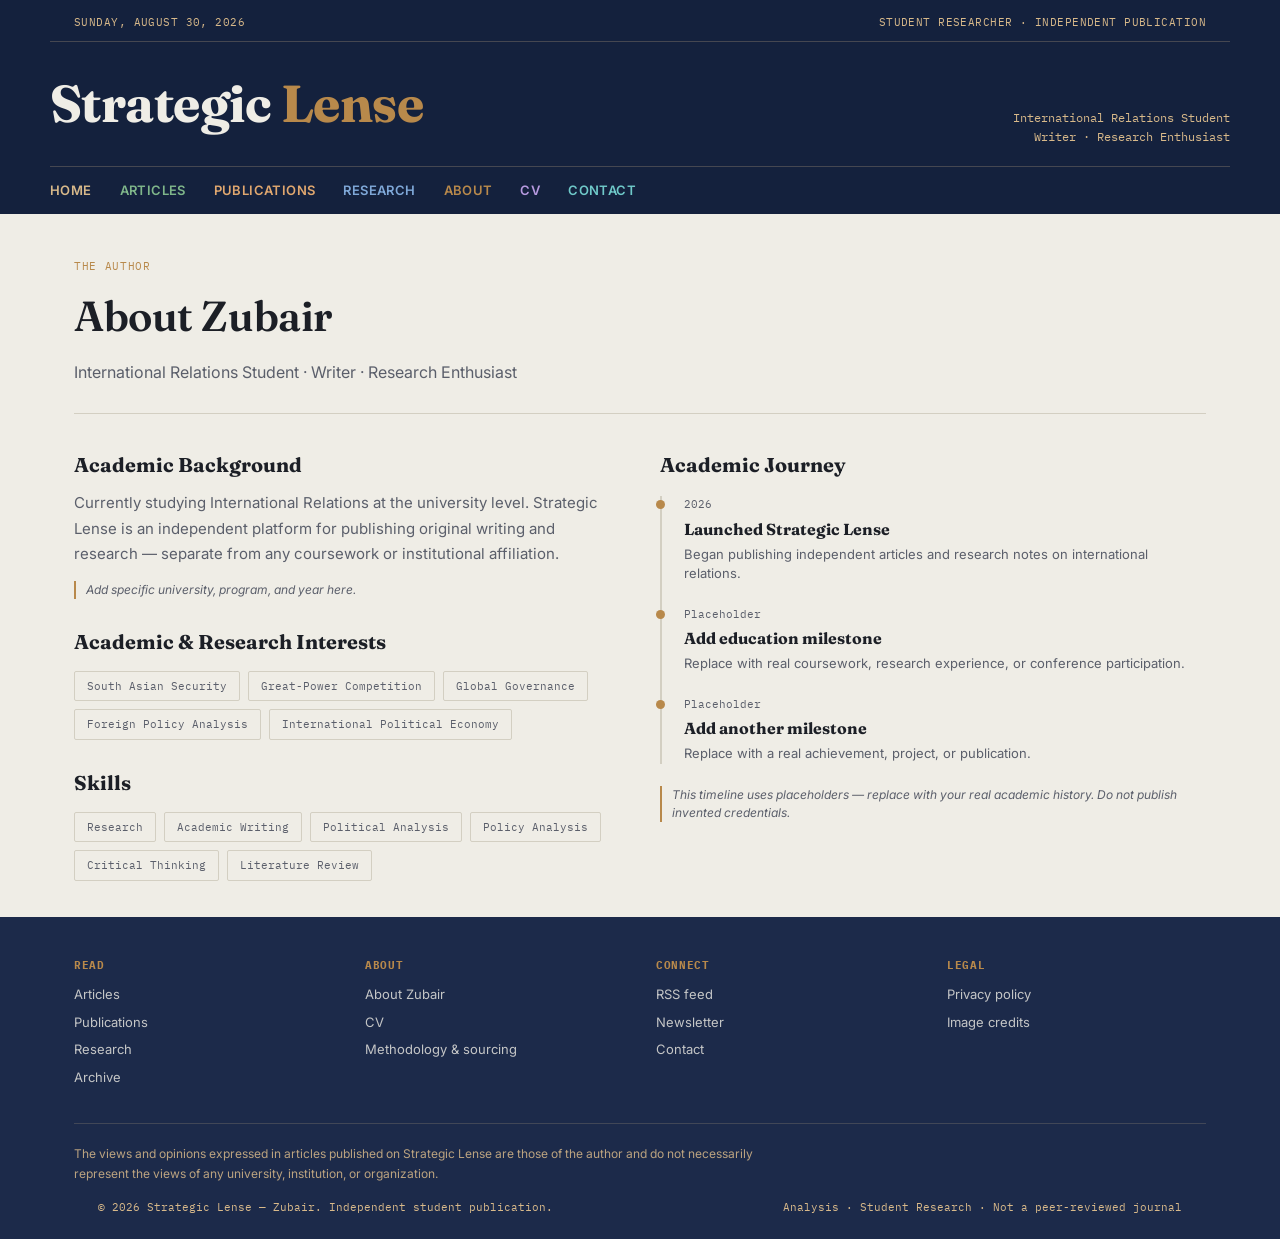
==== commit 192c5788: "Add files via upload" ====
--- a/about.html
+++ b/about.html
@@ -34,25 +34,17 @@
 
   <div class="about-grid">
     <div>
-      <h3 style="font-family:'Fraunces',serif;font-size:20px;margin-bottom:10px;">About Me</h3>
-      <p style="color:var(--text-soft);font-size:15px;line-height:1.7;">I am Zubair Akhtar Safi, an undergraduate student of International Relations at the University of Gujrat, Pakistan, with a strong interest in international politics, geopolitics, foreign policy, diplomacy, and global affairs.</p>
-      <p style="color:var(--text-soft);font-size:15px;line-height:1.7;margin-top:14px;">My academic interests focus on understanding the changing international system, great-power competition, regional security, South Asian affairs, Pakistan's foreign policy, and the political dynamics that shape relations among states. I am particularly interested in examining international issues through analytical and evidence-based approaches.</p>
-      <p style="color:var(--text-soft);font-size:15px;line-height:1.7;margin-top:14px;">Alongside my university studies, I am developing my skills in academic writing, research, political analysis, critical thinking, and policy-oriented research. Through this platform, I publish my articles, analytical writings, research work, academic essays, and reflections on contemporary international affairs.</p>
-      <p style="color:var(--text-soft);font-size:15px;line-height:1.7;margin-top:14px;">I believe that studying International Relations is not simply about understanding what happens between states; it is also about examining the historical, political, economic, strategic, and social forces behind those developments.</p>
-      <p style="color:var(--text-soft);font-size:15px;line-height:1.7;margin-top:14px;">This website serves as my personal academic and publication platform, where I document my intellectual journey, share my research and writing, and engage with important questions concerning international politics and global affairs.</p>
+      <h3 style="font-family:'Fraunces',serif;font-size:20px;margin-bottom:10px;">Academic Background</h3>
+      <p style="color:var(--text-soft);font-size:15px;line-height:1.7;">Currently studying International Relations at the university level. Strategic Lense is an independent platform for publishing original writing and research — separate from any coursework or institutional affiliation.</p>
+      <p class="placeholder-note">Add specific university, program, and year here.</p>
 
-      <h3 style="font-family:'Fraunces',serif;font-size:20px;margin:28px 0 10px;">Areas of Interest</h3>
+      <h3 style="font-family:'Fraunces',serif;font-size:20px;margin:28px 0 10px;">Academic &amp; Research Interests</h3>
       <div class="skills-list">
-        <span class="skill-pill">International Relations</span>
-        <span class="skill-pill">Geopolitics</span>
-        <span class="skill-pill">Foreign Policy</span>
-        <span class="skill-pill">Diplomacy</span>
-        <span class="skill-pill">International Security</span>
-        <span class="skill-pill">South Asian Affairs</span>
-        <span class="skill-pill">Pakistan's Foreign Policy</span>
+        <span class="skill-pill">South Asian Security</span>
+        <span class="skill-pill">Great-Power Competition</span>
         <span class="skill-pill">Global Governance</span>
+        <span class="skill-pill">Foreign Policy Analysis</span>
         <span class="skill-pill">International Political Economy</span>
-        <span class="skill-pill">IR Theory</span>
       </div>
 
       <h3 style="font-family:'Fraunces',serif;font-size:20px;margin:28px 0 10px;">Skills</h3>
@@ -126,4 +118,4 @@
     </div>
   </div>
 </footer>
-</body></html>
+</body></html>
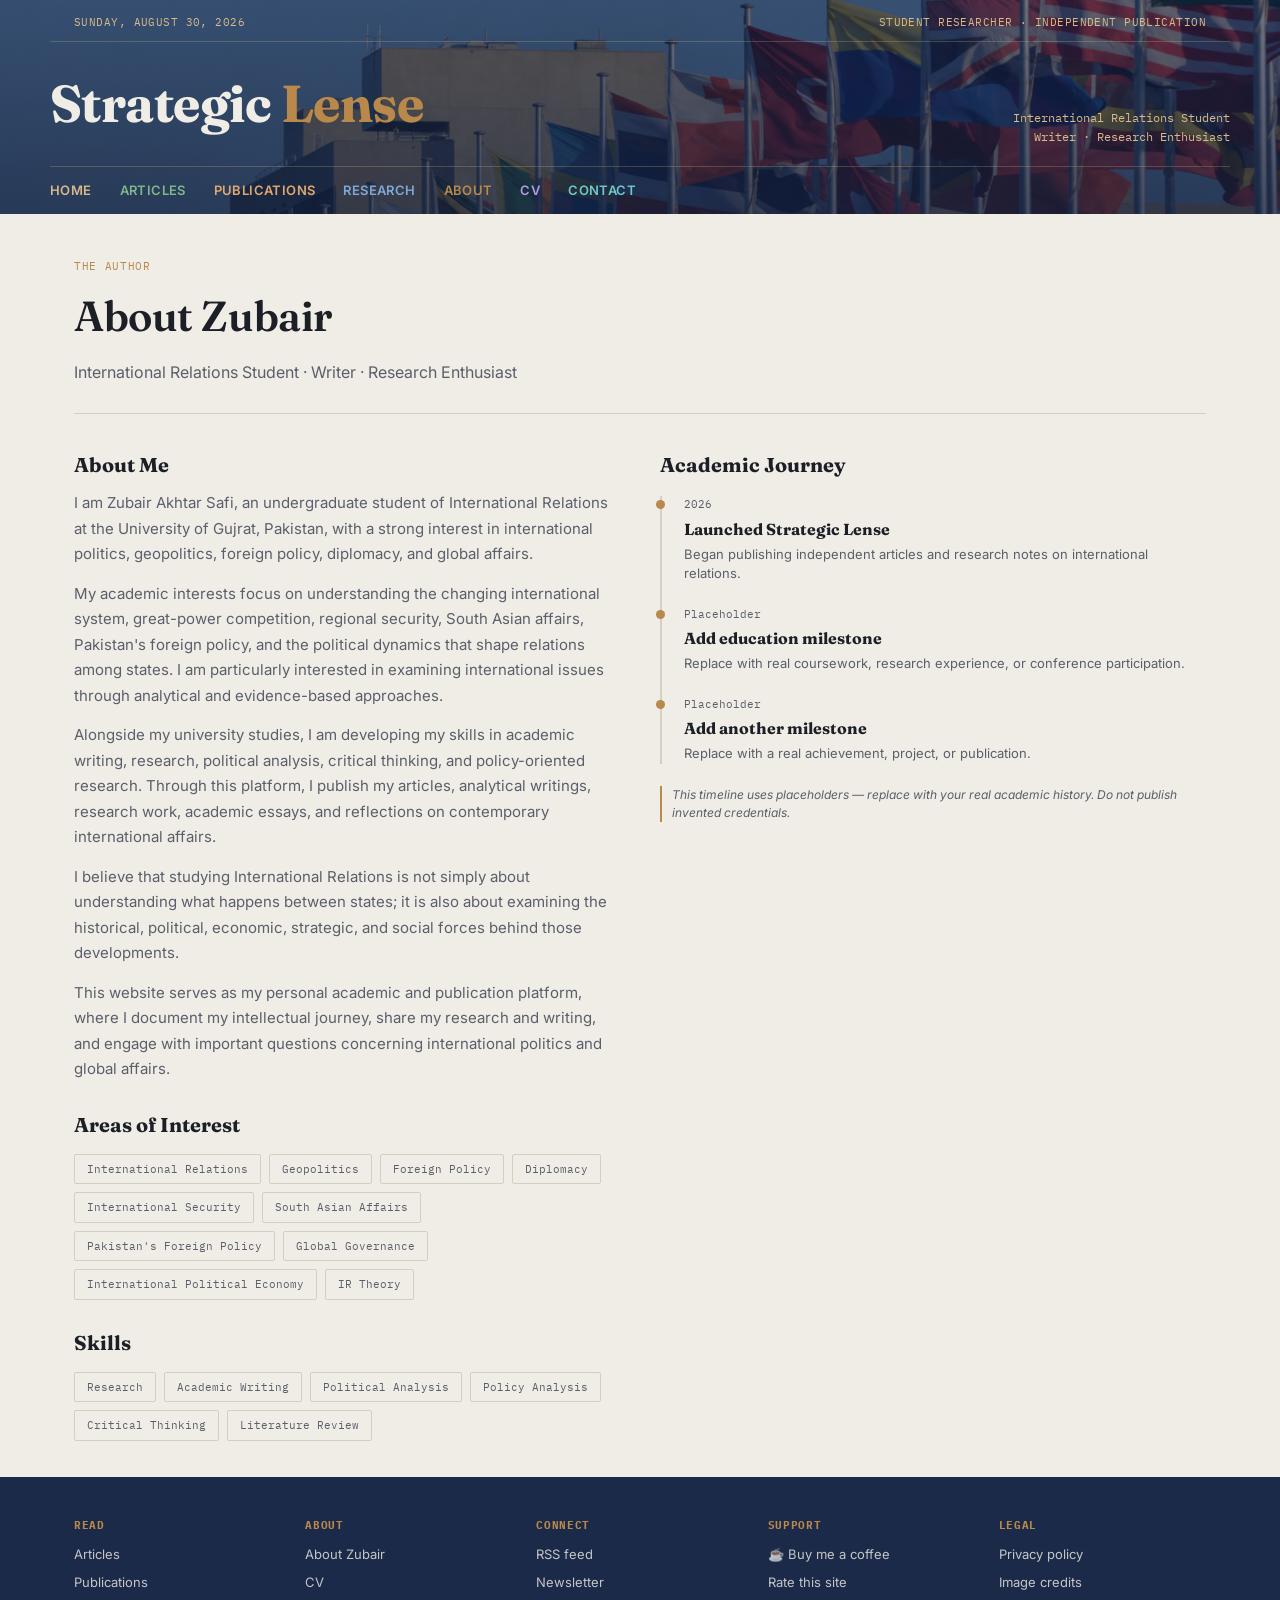
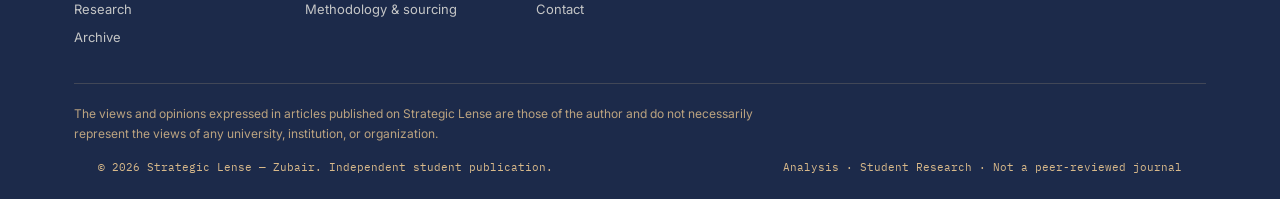
==== commit bfa87679: "Add files via upload" ====
--- a/about.html
+++ b/about.html
@@ -34,17 +34,25 @@
 
   <div class="about-grid">
     <div>
-      <h3 style="font-family:'Fraunces',serif;font-size:20px;margin-bottom:10px;">Academic Background</h3>
-      <p style="color:var(--text-soft);font-size:15px;line-height:1.7;">Currently studying International Relations at the university level. Strategic Lense is an independent platform for publishing original writing and research — separate from any coursework or institutional affiliation.</p>
-      <p class="placeholder-note">Add specific university, program, and year here.</p>
+      <h3 style="font-family:'Fraunces',serif;font-size:20px;margin-bottom:10px;">About Me</h3>
+      <p style="color:var(--text-soft);font-size:15px;line-height:1.7;">I am Zubair Akhtar Safi, an undergraduate student of International Relations at the University of Gujrat, Pakistan, with a strong interest in international politics, geopolitics, foreign policy, diplomacy, and global affairs.</p>
+      <p style="color:var(--text-soft);font-size:15px;line-height:1.7;margin-top:14px;">My academic interests focus on understanding the changing international system, great-power competition, regional security, South Asian affairs, Pakistan's foreign policy, and the political dynamics that shape relations among states. I am particularly interested in examining international issues through analytical and evidence-based approaches.</p>
+      <p style="color:var(--text-soft);font-size:15px;line-height:1.7;margin-top:14px;">Alongside my university studies, I am developing my skills in academic writing, research, political analysis, critical thinking, and policy-oriented research. Through this platform, I publish my articles, analytical writings, research work, academic essays, and reflections on contemporary international affairs.</p>
+      <p style="color:var(--text-soft);font-size:15px;line-height:1.7;margin-top:14px;">I believe that studying International Relations is not simply about understanding what happens between states; it is also about examining the historical, political, economic, strategic, and social forces behind those developments.</p>
+      <p style="color:var(--text-soft);font-size:15px;line-height:1.7;margin-top:14px;">This website serves as my personal academic and publication platform, where I document my intellectual journey, share my research and writing, and engage with important questions concerning international politics and global affairs.</p>
 
-      <h3 style="font-family:'Fraunces',serif;font-size:20px;margin:28px 0 10px;">Academic &amp; Research Interests</h3>
+      <h3 style="font-family:'Fraunces',serif;font-size:20px;margin:28px 0 10px;">Areas of Interest</h3>
       <div class="skills-list">
-        <span class="skill-pill">South Asian Security</span>
-        <span class="skill-pill">Great-Power Competition</span>
+        <span class="skill-pill">International Relations</span>
+        <span class="skill-pill">Geopolitics</span>
+        <span class="skill-pill">Foreign Policy</span>
+        <span class="skill-pill">Diplomacy</span>
+        <span class="skill-pill">International Security</span>
+        <span class="skill-pill">South Asian Affairs</span>
+        <span class="skill-pill">Pakistan's Foreign Policy</span>
         <span class="skill-pill">Global Governance</span>
-        <span class="skill-pill">Foreign Policy Analysis</span>
         <span class="skill-pill">International Political Economy</span>
+        <span class="skill-pill">IR Theory</span>
       </div>
 
       <h3 style="font-family:'Fraunces',serif;font-size:20px;margin:28px 0 10px;">Skills</h3>
@@ -104,6 +112,11 @@
         <a href="contact.html">Contact</a>
       </div>
       <div>
+        <h5>Support</h5>
+        <a href="https://www.buymeacoffee.com/Strategiclense" target="_blank" rel="noopener">☕ Buy me a coffee</a>
+        <a href="https://docs.google.com/forms/d/e/1FAIpQLSflEJRAyxHs62fyDOvyomPAq-urLZXLjeEXxL2KscUQ52rAbg/viewform" target="_blank" rel="noopener">Rate this site</a>
+      </div>
+      <div>
         <h5>Legal</h5>
         <a href="#">Privacy policy</a>
         <a href="#">Image credits</a>
@@ -118,4 +131,5 @@
     </div>
   </div>
 </footer>
+<script data-goatcounter="https://strategiclense.goatcounter.com/count" async src="//gc.zgo.at/count.js"></script>
 </body></html>
--- a/style.css
+++ b/style.css
@@ -1,4 +1,5 @@
-:root{
+
+  :root{
     --ink:#14213D;
     --ink-2:#1C2A4A;
     --paper:#EFEDE6;
@@ -196,7 +197,7 @@
     margin-top:0;
   }
   .footer-grid{
-    display:grid;grid-template-columns:repeat(4,1fr);gap:32px;
+    display:grid;grid-template-columns:repeat(5,1fr);gap:24px;
     padding-bottom:28px;border-bottom:1px solid rgba(216,185,138,.2);
     margin-bottom:20px;
   }
@@ -383,8 +384,8 @@
 header.masthead{
   position:relative;
   background-image:
-    linear-gradient(180deg, rgba(20,33,61,0.88) 0%, rgba(20,33,61,0.93) 100%),
-    url("file_00000000e7c08211bb3f408441c72257.jpg");
+    linear-gradient(180deg, rgba(20,33,61,0.62) 0%, rgba(20,33,61,0.80) 100%),
+    url("herobgjpg.png");
   background-size:cover;
   background-position:center 40%;
   background-repeat:no-repeat;
